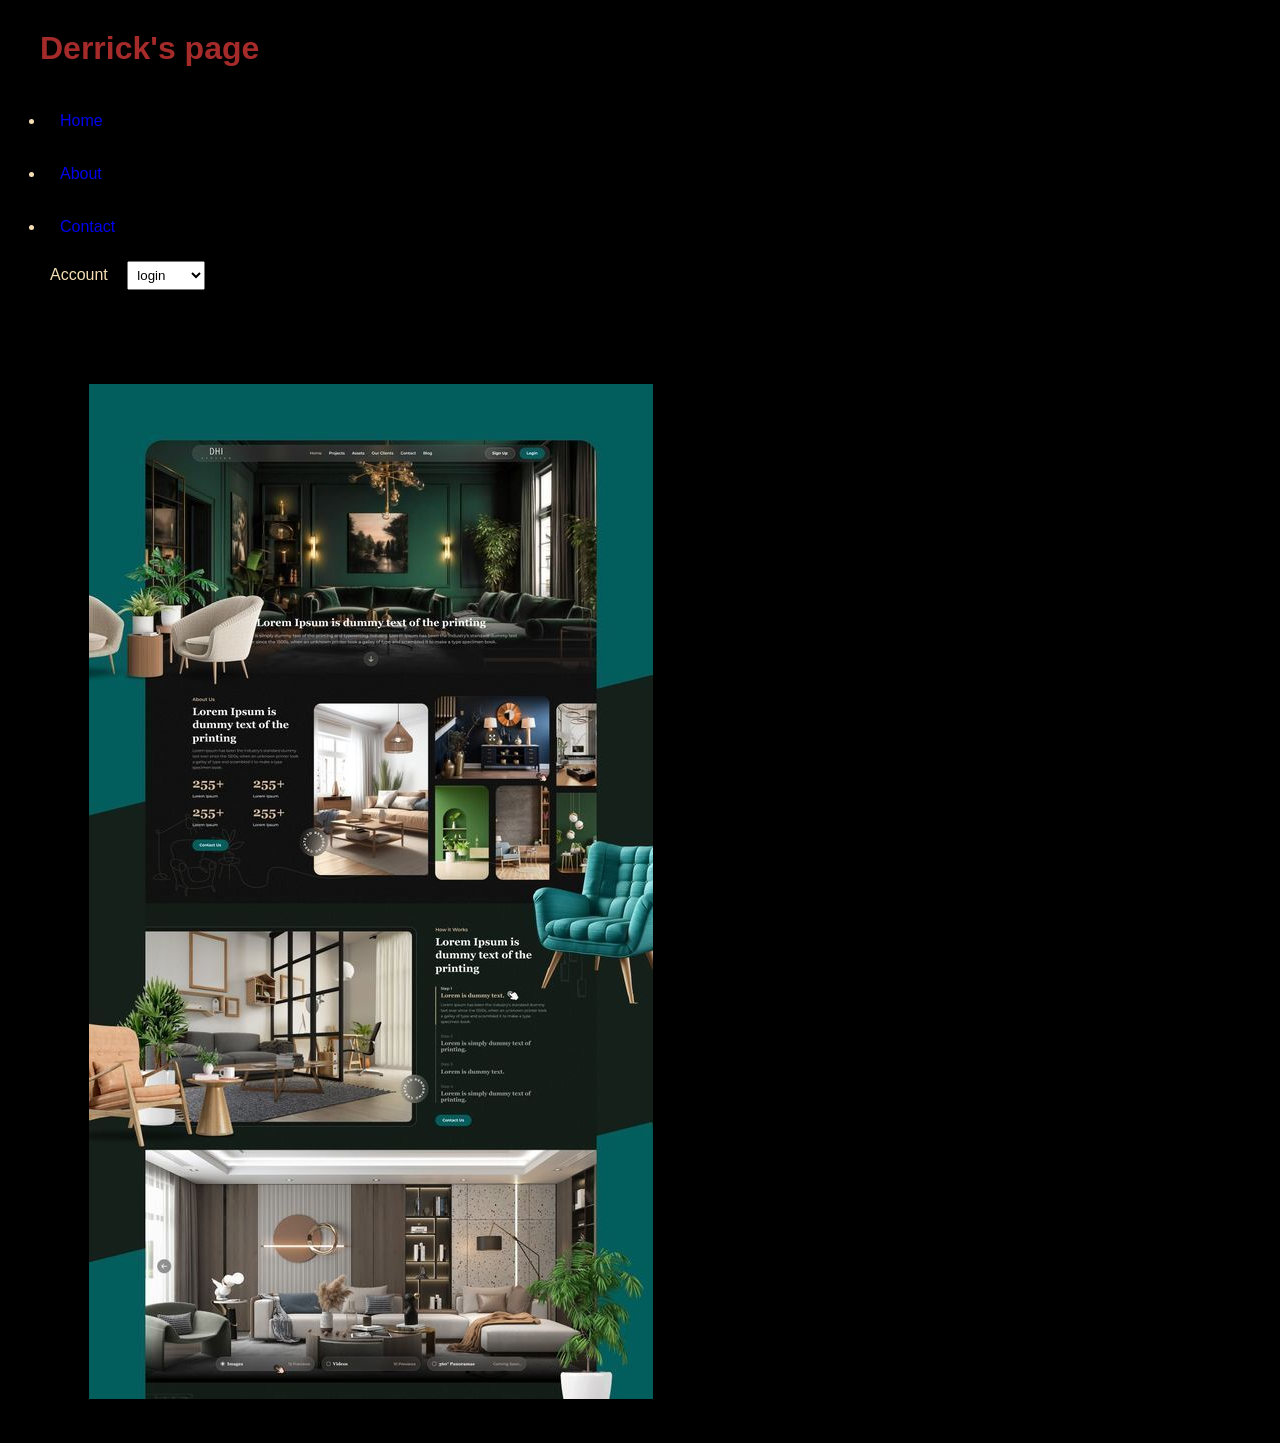
==== index.html @ a7acde40 "modify file,fix a dropdown" ====
<!DOCTYPE html>
<html lang="en">
<head>
    <meta charset="UTF-8">
    <meta name="viewport" content="width=device-width, initial-scale=1.0">
    <title>Document</title>
    <link rel="stylesheet" href="form.css">
</head>
<body>
    <h1><span>Derrick's page</span></h1>
    <nav>
        <ul>
            <li><a href="home.html">Home</a></li>
            <li><a href="about.html">About</a></li>
            <li><a href="contact.html">Contact</a></li>
            <label for="Account">Account</label>
            <select>
                <option value="login">login</option>
                <option value="profile">profile</option>
                <option value="settings">settings</option>
            </select>
        </ul>
    </nav>
    <div class="images"><br><br><br>
        <img src="images\একটা প্রিমিয়াম ওয়েবসাইট আপনার ব্র্যান্ডের ট্রাস্ট ৫০% বাড়িয়ে দেয়। 💼__2026 সালে দাঁড়িয়েও যদি আপনার বিজনেসের একটি প্রফেশনাল, ফাস্ট এবং সিকিউরড ওয়েবসাইট না থাকে, তবে আপনি আপনার ৫০% সম্ভাব্য কাস্টমার হারাচ্ছেন। ফেসবুক.jpg" alt="">
        <img src="images\Your website is more than just pages its your brands voice online___#PixcileTechnologies #DigitalSolutions #SmartDevelopment #TechPartner #Innovation.jpg" alt="">
        <img src="images\DHI Atelier Website UI - Wings Tech.jpg" alt="">
    </div>
    
</body>
</html>
---- form.css ----
*{
    margin: 5px;
    font-family:Arial, Helvetica, sans-serif;
    padding: 5px;
}
body{
    background: black;
    color:wheat;
}
span{
    color: brown;
}
nav ul li a{
    display: flex;
    flex-wrap: wrap;
    justify-content: space-between;
    text-decoration: none;
    align-items: center;
}
#nav-dropdown{
    display: none;
    color: rgb(red, green, blue);
}
#nav-acc:hover #nav-dropdown{
    display: block;
    color: hsl(hue, saturation, lightness);
}
@keyframes myAnimation {
    0% {
        background-color: red;
        transform: translateX(0px);
    }
    50% {
        background-color: blue;
        transform: translateX(100px);
    }
    100% {
        background-color: yellow;
        transform: translateX(200px);
    }
}
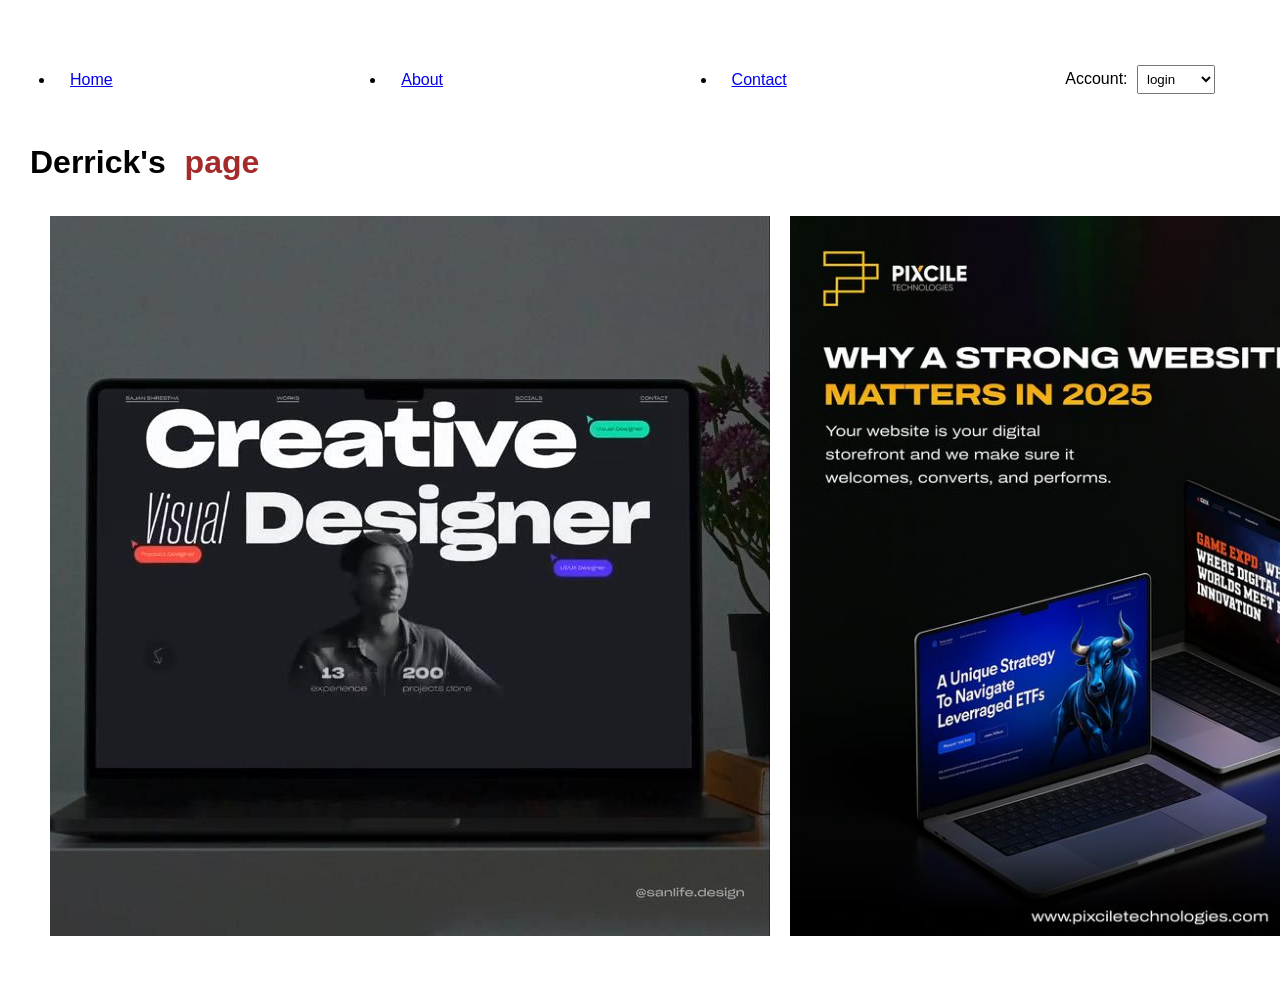
==== commit 031e4c61: "update files:fix animation styling with upload of images" ====
--- a/index.html
+++ b/index.html
@@ -7,24 +7,33 @@
     <link rel="stylesheet" href="form.css">
 </head>
 <body>
-    <h1><span>Derrick's page</span></h1>
-    <nav>
+    
+    <!-- header section -->
+    <header>
+        <nav>
         <ul>
             <li><a href="home.html">Home</a></li>
             <li><a href="about.html">About</a></li>
             <li><a href="contact.html">Contact</a></li>
-            <label for="Account">Account</label>
-            <select>
+            <label for="Account">Account:
+             <select>
                 <option value="login">login</option>
                 <option value="profile">profile</option>
                 <option value="settings">settings</option>
-            </select>
+            </select>   
+            </label>
+            
         </ul>
     </nav>
-    <div class="images"><br><br><br>
-        <img src="images\একটা প্রিমিয়াম ওয়েবসাইট আপনার ব্র্যান্ডের ট্রাস্ট ৫০% বাড়িয়ে দেয়। 💼__2026 সালে দাঁড়িয়েও যদি আপনার বিজনেসের একটি প্রফেশনাল, ফাস্ট এবং সিকিউরড ওয়েবসাইট না থাকে, তবে আপনি আপনার ৫০% সম্ভাব্য কাস্টমার হারাচ্ছেন। ফেসবুক.jpg" alt="">
-        <img src="images\Your website is more than just pages its your brands voice online___#PixcileTechnologies #DigitalSolutions #SmartDevelopment #TechPartner #Innovation.jpg" alt="">
-        <img src="images\DHI Atelier Website UI - Wings Tech.jpg" alt="">
+    </header>
+<h1>Derrick's<span> page</span></h1>
+<!---------images-->
+    <div class="images">
+        <div class="myAnimation">
+          <img src="images\download.jpg" alt="images"width="60%" height="50%">
+          <img src="images\dero.jpg" alt="images" width="60%" height="50%">
+          <img src="images\deroo.jpg" alt="images"width ="60%" height="50%">
+        </div>
     </div>
     
 </body>
--- a/form.css
+++ b/form.css
@@ -4,13 +4,13 @@
     padding: 5px;
 }
 body{
-    background: black;
-    color:wheat;
+    background:white;
+    color:black;
 }
 span{
     color: brown;
 }
-nav ul li a{
+nav ul {
     display: flex;
     flex-wrap: wrap;
     justify-content: space-between;
@@ -25,17 +25,30 @@
     display: block;
     color: hsl(hue, saturation, lightness);
 }
-@keyframes myAnimation {
-    0% {
-        background-color: red;
-        transform: translateX(0px);
+images {
+        overflow: hidden;
+        border-radius: 10px;
+        box-shadow: 0 4px 15px rgb(0,0,0.5);
     }
-    50% {
-        background-color: blue;
-        transform: translateX(100px);
+
+.myAnimation {
+        display: flex;
+        animation: slide 16s infinite;
     }
-    100% {
-        background-color: yellow;
-        transform: translateX(200px);
+    /* each image */
+     .each image {
+        object-fit: cover;
+      }
+      
+        /* Animation for images  */
+    @keyframes myAnimation {
+        0%   { transform: translateX(0); }
+        20%  { transform: translateX(0); }
+        25%  { transform: translateX(-100%); }
+        45%  { transform: translateX(-100%); }
+        50%  { transform: translateX(-200%); }
+        70%  { transform: translateX(-200%); }
+        75%  { transform: translateX(-300%); }
+        95%  { transform: translateX(-300%); }
+        100% { transform: translateX(0); }
     }
-}
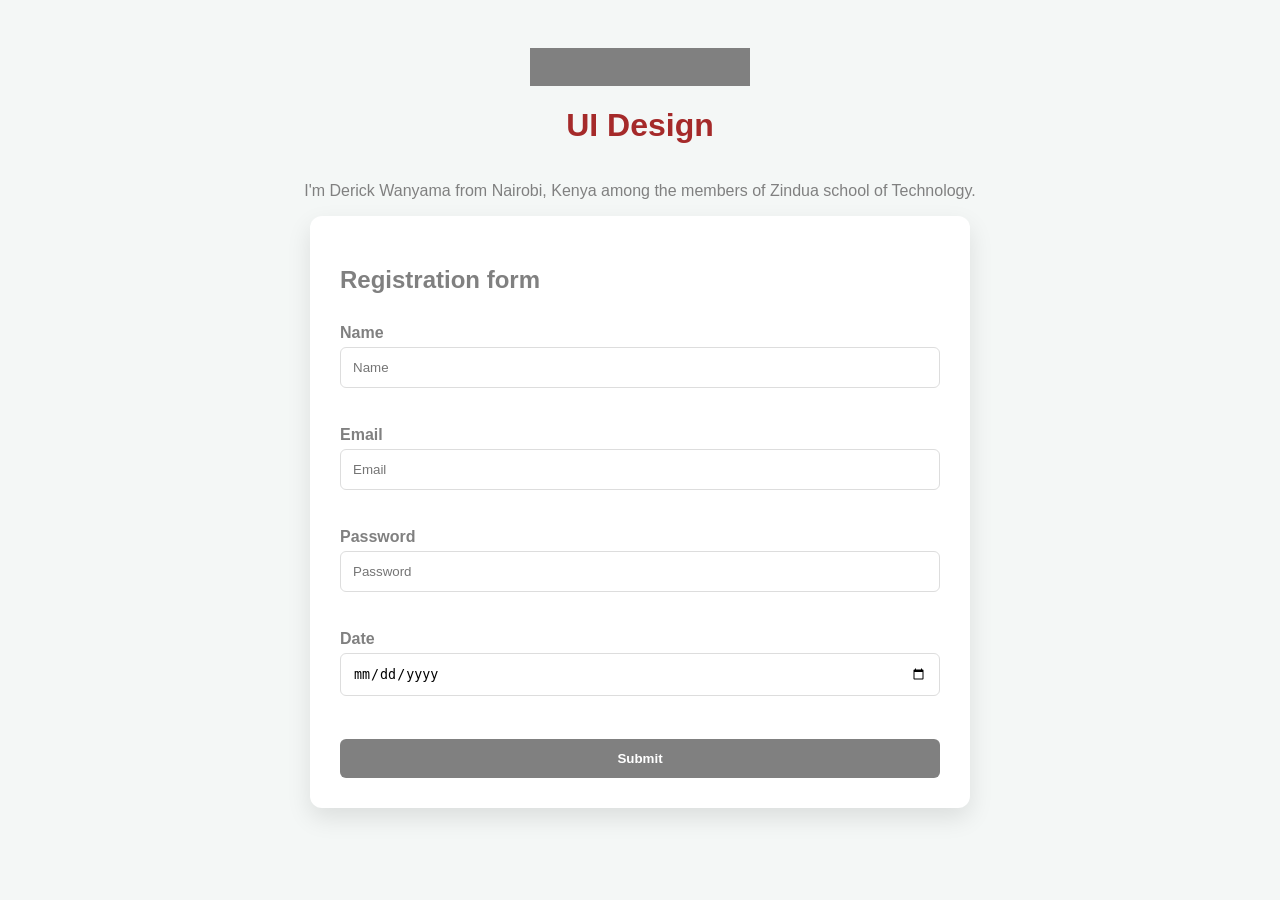
==== commit f64e5522: "update files styling" ====
--- a/index.html
+++ b/index.html
@@ -3,38 +3,38 @@
 <head>
     <meta charset="UTF-8">
     <meta name="viewport" content="width=device-width, initial-scale=1.0">
-    <title>Document</title>
+    <title>Zindua</title>
     <link rel="stylesheet" href="form.css">
 </head>
 <body>
-    
-    <!-- header section -->
-    <header>
+    <div class="header">
         <nav>
-        <ul>
-            <li><a href="home.html">Home</a></li>
-            <li><a href="about.html">About</a></li>
-            <li><a href="contact.html">Contact</a></li>
-            <label for="Account">Account:
-             <select>
-                <option value="login">login</option>
-                <option value="profile">profile</option>
-                <option value="settings">settings</option>
-            </select>   
-            </label>
-            
-        </ul>
-    </nav>
-    </header>
-<h1>Derrick's<span> page</span></h1>
-<!---------images-->
-    <div class="images">
-        <div class="myAnimation">
-          <img src="images\download.jpg" alt="images"width="60%" height="50%">
-          <img src="images\dero.jpg" alt="images" width="60%" height="50%">
-          <img src="images\deroo.jpg" alt="images"width ="60%" height="50%">
-        </div>
+            <ul>
+                <li><a href="index.html"></a>Home</li>
+                <li><a href="contact.html"></a>Contact</li>
+                <li><a href="about.html"></a>About</li>
+            </ul>
+        </nav>
+    </div>
+    <h1><span>UI Design</span></h1>
+    <p>I'm Derick Wanyama from Nairobi, Kenya among the 
+        members of Zindua school of Technology.
+    </p>
+    <div></div>
+    <div class="container">
+        <h2>Registration form</h2>
+        <form action="">
+            <label for="username">Name</label>
+            <input type="text" id="username"name="username"placeholder="Name" required><br>
+            <label for="email">Email</label>
+            <input type="email"id="email"name="email"placeholder="Email" required><br>
+            <label for="password">Password</label>
+            <input type="password"id="password"name="password"placeholder="Password"required><br>
+            <label for="date">Date</label>
+            <input type="date"id="date"placeholder="Date"min age="18 years" required><br>
+            <button><a href="submit">Submit</a></button>
+        </form>
     </div>
     
 </body>
-</html>
+</html>
--- a/form.css
+++ b/form.css
@@ -1,54 +1,112 @@
-*{
-    margin: 5px;
-    font-family:Arial, Helvetica, sans-serif;
-    padding: 5px;
+
+body {
+    font-family: 'Segoe UI', Tahoma, Geneva, Verdana, sans-serif;
+    background-color: #f4f7f6;
+    display: flex;
+    flex-direction: column;
+    align-items: center;
+    padding: 40px 20px;
+    color: gray;
 }
-body{
-    background:white;
-    color:black;
+
+
+.container, #about .container {
+    background: #ffffff;
+    padding: 30px;
+    border-radius: 12px;
+    box-shadow: 0 10px 25px rgba(0,0,0,0.1);
+    max-width: 600px;
+    width: 100%;
+    margin-bottom: 30px;
 }
-span{
-    color: brown;
+
+h1 span, h2 span {
+    color: brown; 
 }
+
+form {
+    display: flex;
+    flex-direction: column;
+}
+
+label {
+    margin: 10px 0 5px;
+    font-weight: 600;
+}
+
+input {
+    padding: 12px;
+    border: 1px solid #ddd;
+    border-radius: 6px;
+    margin-bottom: 10px;
+}
+
+/* Button Styling */
+button {
+    background-color: grey;
+    border: none;
+    padding: 12px;
+    border-radius: 6px;
+    margin-top: 15px;
+    cursor: pointer;
+    transition: 0.3s;
+}
+
+button a {
+    color: white;
+    text-decoration: none;
+    font-weight: bold;
+    display: block;
+}
+
+button:hover {
+    background-color: blue;
+}
+
+/* About Section Extras */
+.services-list {
+    background: #f9f9f9;
+    padding: 20px 40px;
+    border-radius: 8px;
+    line-height: 1.8;
+}
+
+.highlight-box {
+    border-left: 5px solid brown;
+    padding: 10px 20px;
+    background: #fff5f5;
+    font-style: italic;
+}
+
+.image-gallery img {
+    width: 100px;
+    height: 100px;
+    object-fit: cover;
+    border-radius: 8px;
+    margin-right: 10px;
+    margin-top: 15px;
+}
+nav {
+    background-color: grey; 
+    padding: 10px 20px;
+}
+
 nav ul {
     display: flex;
-    flex-wrap: wrap;
-    justify-content: space-between;
-    text-decoration: none;
-    align-items: center;
+    list-style-type: none; 
+    margin: 0;
+    padding: 0;
+    gap: 20px; 
 }
-#nav-dropdown{
-    display: none;
-    color: rgb(red, green, blue);
+
+nav ul li a {
+    color: white; 
+    text-decoration: none; 
+    font-weight: 500;
+    transition: color 0.3s ease;
 }
-#nav-acc:hover #nav-dropdown{
-    display: block;
-    color: hsl(hue, saturation, lightness);
+
+
+nav ul li a:hover {
+    color: brown; 
 }
-images {
-        overflow: hidden;
-        border-radius: 10px;
-        box-shadow: 0 4px 15px rgb(0,0,0.5);
-    }
-
-.myAnimation {
-        display: flex;
-        animation: slide 16s infinite;
-    }
-    /* each image */
-     .each image {
-        object-fit: cover;
-      }
-      
-        /* Animation for images  */
-    @keyframes myAnimation {
-        0%   { transform: translateX(0); }
-        20%  { transform: translateX(0); }
-        25%  { transform: translateX(-100%); }
-        45%  { transform: translateX(-100%); }
-        50%  { transform: translateX(-200%); }
-        70%  { transform: translateX(-200%); }
-        75%  { transform: translateX(-300%); }
-        95%  { transform: translateX(-300%); }
-        100% { transform: translateX(0); }
-    }
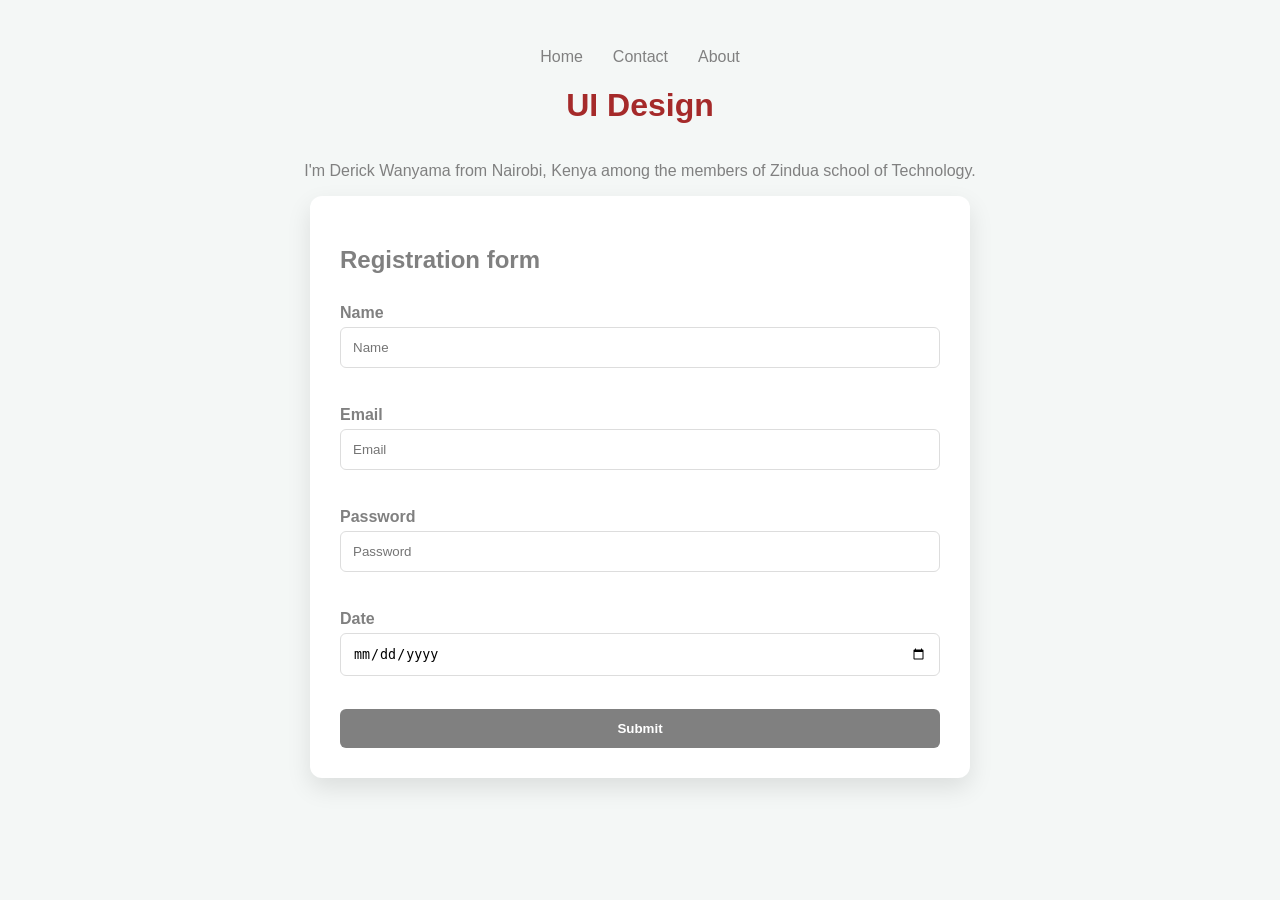
==== commit ca9ed49c: "update index file;add navigation from home to about page" ====
--- a/index.html
+++ b/index.html
@@ -32,7 +32,7 @@
             <input type="password"id="password"name="password"placeholder="Password"required><br>
             <label for="date">Date</label>
             <input type="date"id="date"placeholder="Date"min age="18 years" required><br>
-            <button><a href="submit">Submit</a></button>
+            <button><a href="/about.html">Submit</a></button>
         </form>
     </div>
     
--- a/form.css
+++ b/form.css
@@ -47,7 +47,7 @@
     border: none;
     padding: 12px;
     border-radius: 6px;
-    margin-top: 15px;
+    margin-top: 5px;
     cursor: pointer;
     transition: 0.3s;
 }
@@ -86,27 +86,67 @@
     margin-right: 10px;
     margin-top: 15px;
 }
-nav {
-    background-color: grey; 
-    padding: 10px 20px;
+/* Navigation Styles */
+nav.main-nav {
+    background-color: #333; /* Darker, more professional grey */
+    width: 100%;
+    position: sticky;
+    top: 0;
+    z-index: 1000;
+    box-shadow: 0 2px 10px rgba(0,0,0,0.1);
+    display: flex;
+    justify-content: center; /* Centers the inner container */
+    padding: 0;
+}
+
+.nav-container {
+    max-width: 1200px;
+    width: 100%;
+    display: flex;
+    justify-content: space-between;
+    align-items: center;
+    padding: 15px 20px;
+}
+
+.logo {
+    color: white;
+    font-size: 1.5rem;
+    font-weight: bold;
+    letter-spacing: 1px;
+}
+
+.logo span {
+    color: brown; /* Matches your theme */
 }
 
 nav ul {
     display: flex;
-    list-style-type: none; 
+    list-style: none;
     margin: 0;
     padding: 0;
-    gap: 20px; 
+    gap: 30px; /* Increased spacing for a cleaner look */
 }
 
 nav ul li a {
-    color: white; 
-    text-decoration: none; 
+    color: #e0e0e0;
+    text-decoration: none;
     font-weight: 500;
-    transition: color 0.3s ease;
+    font-size: 0.95rem;
+    text-transform: uppercase; /* Modern feel */
+    transition: all 0.3s ease;
+}
+
+nav ul li a:hover {
+    color: brown;
+}
+
+/* Responsive adjustment */
+@media (max-width: 600px) {
+    .nav-container {
+        flex-direction: column;
+        gap: 15px;
+    }
 }
 
 
-nav ul li a:hover {
-    color: brown; 
-}
+
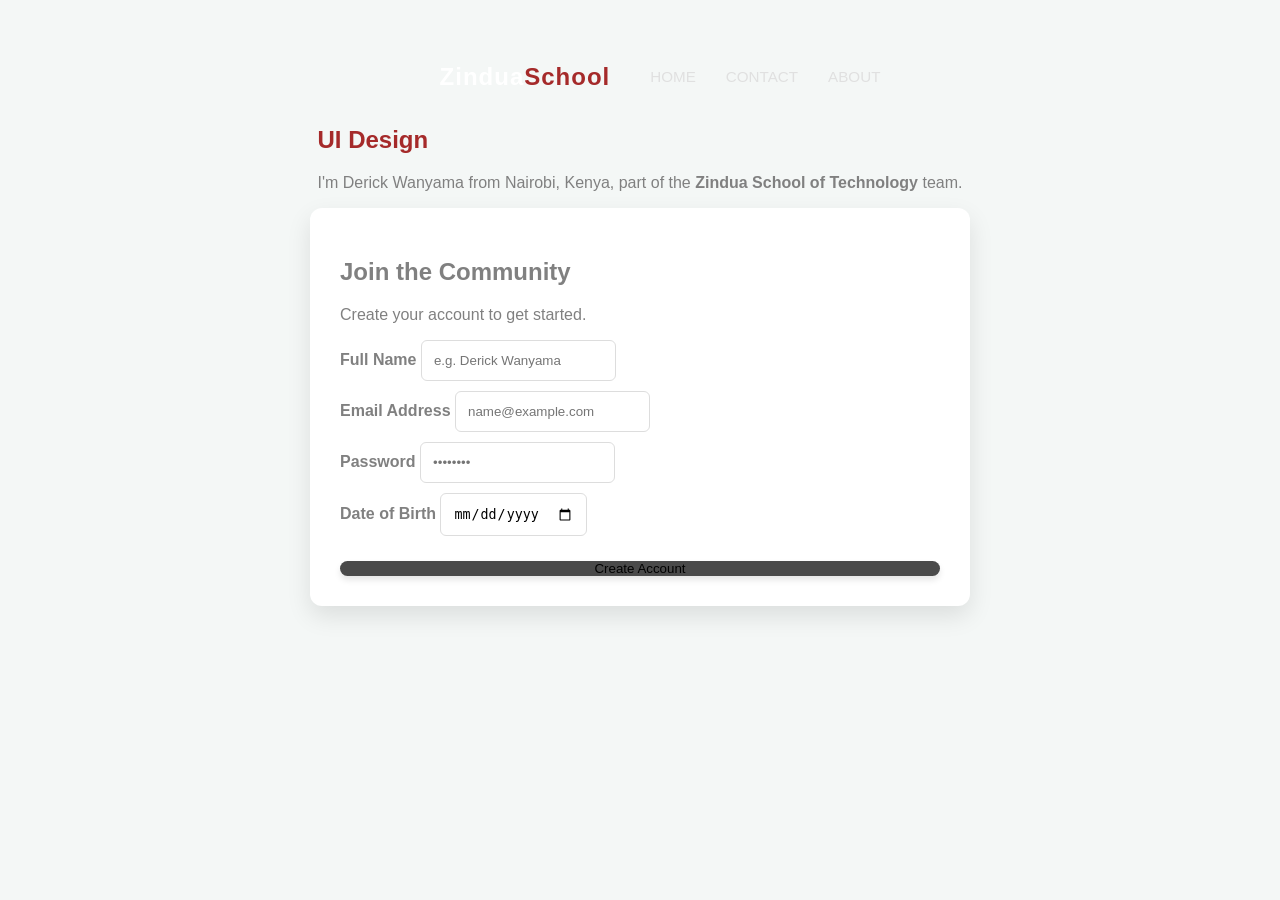
==== commit a1fc147a: "update html file" ====
--- a/index.html
+++ b/index.html
@@ -3,38 +3,55 @@
 <head>
     <meta charset="UTF-8">
     <meta name="viewport" content="width=device-width, initial-scale=1.0">
-    <title>Zindua</title>
+    <title>Zindua | Registration</title>
     <link rel="stylesheet" href="form.css">
 </head>
 <body>
-    <div class="header">
-        <nav>
-            <ul>
-                <li><a href="index.html"></a>Home</li>
-                <li><a href="contact.html"></a>Contact</li>
-                <li><a href="about.html"></a>About</li>
-            </ul>
-        </nav>
-    </div>
-    <h1><span>UI Design</span></h1>
-    <p>I'm Derick Wanyama from Nairobi, Kenya among the 
-        members of Zindua school of Technology.
-    </p>
-    <div></div>
+    <header class="main-nav">
+        <div class="nav-container">
+            <div class="logo">Zindua<span>School</span></div>
+            <nav>
+                <ul>
+                    <li><a href="index.html">Home</a></li>
+                    <li><a href="contact.html">Contact</a></li>
+                    <li><a href="about.html">About</a></li>
+                </ul>
+            </nav>
+        </div>
+    </header>
+
+    <section class="intro-section">
+        <h1><span>UI Design</span></h1>
+        <p>I'm Derick Wanyama from Nairobi, Kenya, part of the <strong>Zindua School of Technology</strong> team.</p>
+    </section>
+
     <div class="container">
-        <h2>Registration form</h2>
-        <form action="">
-            <label for="username">Name</label>
-            <input type="text" id="username"name="username"placeholder="Name" required><br>
-            <label for="email">Email</label>
-            <input type="email"id="email"name="email"placeholder="Email" required><br>
-            <label for="password">Password</label>
-            <input type="password"id="password"name="password"placeholder="Password"required><br>
-            <label for="date">Date</label>
-            <input type="date"id="date"placeholder="Date"min age="18 years" required><br>
-            <button><a href="/about.html">Submit</a></button>
+        <h2>Join the Community</h2>
+        <p class="form-subtitle">Create your account to get started.</p>
+        
+        <form action="#" method="POST">
+            <div class="form-group">
+                <label for="username">Full Name</label>
+                <input type="text" id="username" name="username" placeholder="e.g. Derick Wanyama" required>
+            </div>
+
+            <div class="form-group">
+                <label for="email">Email Address</label>
+                <input type="email" id="email" name="email" placeholder="name@example.com" required>
+            </div>
+
+            <div class="form-group">
+                <label for="password">Password</label>
+                <input type="password" id="password" name="password" placeholder="••••••••" required>
+            </div>
+
+            <div class="form-group">
+                <label for="date">Date of Birth</label>
+                <input type="date" id="date" name="date" required>
+            </div>
+
+            <button type="submit" class="submit-btn">Create Account</button>
         </form>
     </div>
-    
 </body>
 </html>
--- a/form.css
+++ b/form.css
@@ -42,25 +42,40 @@
 }
 
 /* Button Styling */
+/* Button Styling */
 button {
-    background-color: grey;
+    background-color: #4a4a4a; /* Muted slate grey */
     border: none;
-    padding: 12px;
-    border-radius: 6px;
-    margin-top: 5px;
+    border-radius: 8px; /* Slightly rounder for a modern feel */
+    padding: 0; /* Remove padding here so the anchor can fill the space */
+    margin-top: 15px;
     cursor: pointer;
-    transition: 0.3s;
+    transition: all 0.3s ease;
+    box-shadow: 0 4px 6px rgba(0, 0, 0, 0.1); /* Subtle depth */
+    overflow: hidden; /* Ensures the hover effect stays within corners */
 }
 
 button a {
     color: white;
     text-decoration: none;
-    font-weight: bold;
+    font-weight: 600;
+    font-size: 0.95rem;
     display: block;
+    padding: 12px 24px; /* Move padding here to make the whole area clickable */
+    letter-spacing: 0.5px;
 }
 
+/* Hover State */
 button:hover {
-    background-color: blue;
+    background-color: #2563eb; /* A more vibrant, professional blue */
+    transform: translateY(-2px); /* Slight lift effect */
+    box-shadow: 0 6px 12px rgba(37, 99, 235, 0.2); /* Glow effect */
+}
+
+/* Active State (When clicked) */
+button:active {
+    transform: translateY(0);
+    box-shadow: 0 2px 4px rgba(0, 0, 0, 0.1);
 }
 
 /* About Section Extras */
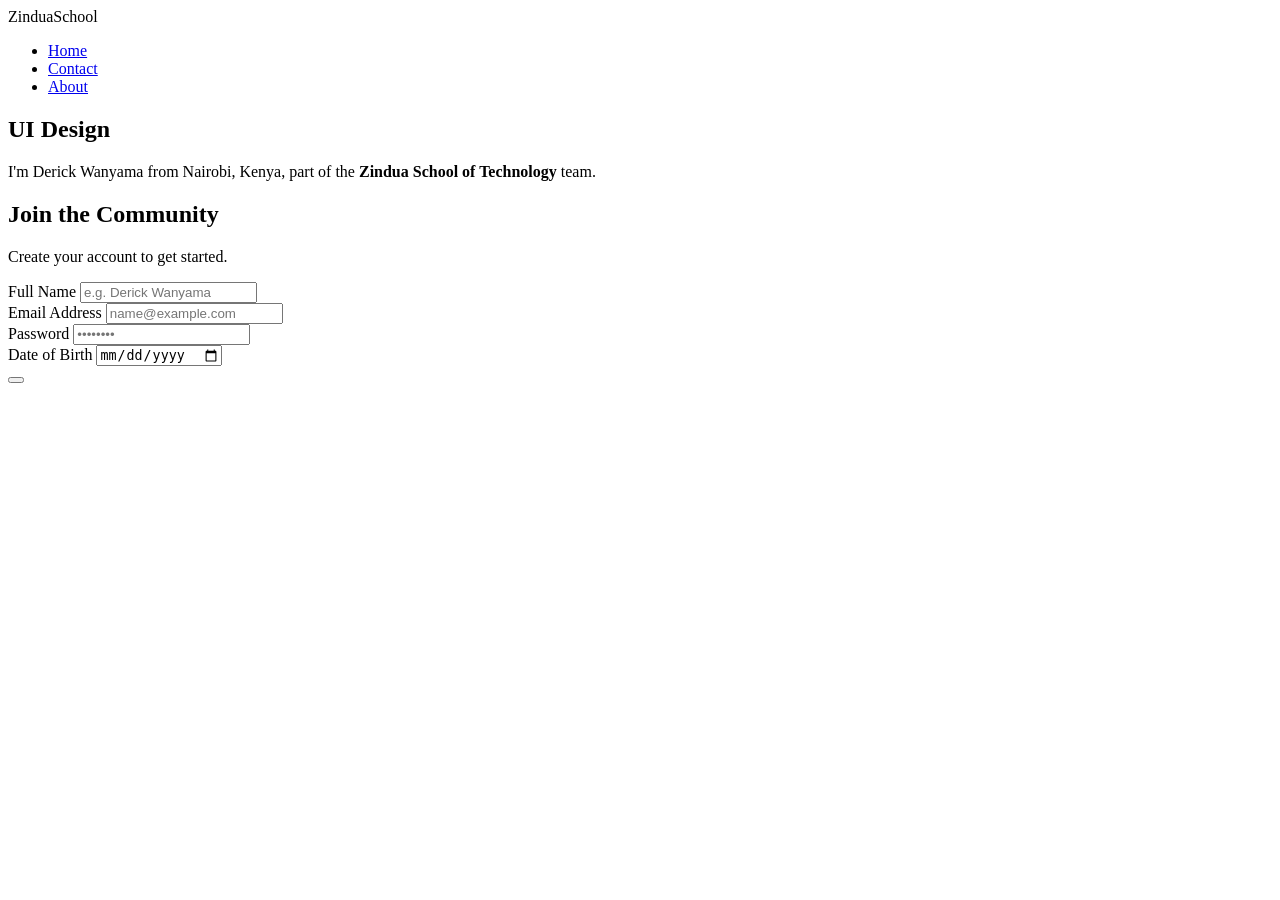
==== commit 6c4f681e: "update contact.html and css" ====
--- a/index.html
+++ b/index.html
@@ -50,7 +50,7 @@
                 <input type="date" id="date" name="date" required>
             </div>
 
-            <button type="submit" class="submit-btn">Create Account</button>
+            <button type="submit" class="submit-btn"><a href="Create Account"></a> </button>
         </form>
     </div>
 </body>
--- a/form.css
+++ b/form.css
@@ -1,167 +1,116 @@
-
-body {
-    font-family: 'Segoe UI', Tahoma, Geneva, Verdana, sans-serif;
-    background-color: #f4f7f6;
-    display: flex;
-    flex-direction: column;
-    align-items: center;
-    padding: 40px 20px;
-    color: gray;
+/* Layout Containers */
+#about {
+    padding: 80px 0;
+    color: #475569;
 }
 
-
-.container, #about .container {
-    background: #ffffff;
-    padding: 30px;
-    border-radius: 12px;
-    box-shadow: 0 10px 25px rgba(0,0,0,0.1);
-    max-width: 600px;
-    width: 100%;
-    margin-bottom: 30px;
+#about .container {
+    max-width: 1000px; /* Wider than the form container */
+    margin: 0 auto;
+    padding: 40px;
+    background: #fff;
+    border-radius: 16px;
+    box-shadow: 0 10px 30px rgba(0, 0, 0, 0.05);
 }
 
-h1 span, h2 span {
-    color: brown; 
+.row {
+    display: flex;
+    justify-content: space-between;
+    flex-wrap: wrap;
+    gap: 40px;
 }
 
-form {
-    display: flex;
-    flex-direction: column;
+/* Columns */
+.about-col-1 {
+    flex-basis: 35%;
+    min-width: 250px;
 }
 
-label {
-    margin: 10px 0 5px;
-    font-weight: 600;
+.about-col-2 {
+    flex-basis: 60%;
+    min-width: 300px;
 }
 
-input {
-    padding: 12px;
-    border: 1px solid #ddd;
-    border-radius: 6px;
-    margin-bottom: 10px;
+/* Typography & Titles */
+.sub-title {
+    font-size: 2.2rem;
+    font-weight: 700;
+    color: #1e293b;
+    margin-bottom: 20px;
 }
 
-/* Button Styling */
-/* Button Styling */
-button {
-    background-color: #4a4a4a; /* Muted slate grey */
-    border: none;
-    border-radius: 8px; /* Slightly rounder for a modern feel */
-    padding: 0; /* Remove padding here so the anchor can fill the space */
-    margin-top: 15px;
-    cursor: pointer;
-    transition: all 0.3s ease;
-    box-shadow: 0 4px 6px rgba(0, 0, 0, 0.1); /* Subtle depth */
-    overflow: hidden; /* Ensures the hover effect stays within corners */
+.sub-title span {
+    color: #7c2d12; /* Brand Brown */
+    border-bottom: 3px solid #7c2d12;
 }
 
-button a {
-    color: white;
+h3 {
+    margin: 25px 0 10px;
+    color: #1e293b;
+    font-size: 1.3rem;
+}
+
+/* Services List (Expertise) */
+.services-list {
+    background: #f8fafc;
+    padding: 20px 20px 20px 40px;
+    border-radius: 12px;
+    margin-bottom: 25px;
+    border: 1px solid #e2e8f0;
+}
+
+.services-list li {
+    margin-bottom: 10px;
+    font-weight: 500;
+    color: #334155;
+}
+
+/* Highlight Box */
+.highlight-box {
+    border-left: 5px solid #7c2d12;
+    padding: 15px 20px;
+    background: #fff5f5;
+    font-style: italic;
+    color: #7c2d12;
+    border-radius: 0 8px 8px 0;
+    margin: 20px 0;
+}
+
+/* Gallery & Images */
+.image-gallery img {
+    width: 100%;
+    max-width: 300px;
+    height: auto;
+    border-radius: 12px;
+    transition: transform 0.3s ease;
+    box-shadow: 0 4px 12px rgba(0,0,0,0.1);
+}
+
+.image-gallery img:hover {
+    transform: scale(1.05);
+}
+
+/* About Page Specific Button */
+.btn {
+    display: inline-block;
+    background: #1e293b;
+    color: #fff;
+    padding: 12px 28px;
+    margin-top: 30px;
+    border-radius: 8px;
     text-decoration: none;
     font-weight: 600;
-    font-size: 0.95rem;
-    display: block;
-    padding: 12px 24px; /* Move padding here to make the whole area clickable */
-    letter-spacing: 0.5px;
-}
-
-/* Hover State */
-button:hover {
-    background-color: #2563eb; /* A more vibrant, professional blue */
-    transform: translateY(-2px); /* Slight lift effect */
-    box-shadow: 0 6px 12px rgba(37, 99, 235, 0.2); /* Glow effect */
-}
-
-/* Active State (When clicked) */
-button:active {
-    transform: translateY(0);
-    box-shadow: 0 2px 4px rgba(0, 0, 0, 0.1);
-}
-
-/* About Section Extras */
-.services-list {
-    background: #f9f9f9;
-    padding: 20px 40px;
-    border-radius: 8px;
-    line-height: 1.8;
-}
-
-.highlight-box {
-    border-left: 5px solid brown;
-    padding: 10px 20px;
-    background: #fff5f5;
-    font-style: italic;
-}
-
-.image-gallery img {
-    width: 100px;
-    height: 100px;
-    object-fit: cover;
-    border-radius: 8px;
-    margin-right: 10px;
-    margin-top: 15px;
-}
-/* Navigation Styles */
-nav.main-nav {
-    background-color: #333; /* Darker, more professional grey */
-    width: 100%;
-    position: sticky;
-    top: 0;
-    z-index: 1000;
-    box-shadow: 0 2px 10px rgba(0,0,0,0.1);
-    display: flex;
-    justify-content: center; /* Centers the inner container */
-    padding: 0;
-}
-
-.nav-container {
-    max-width: 1200px;
-    width: 100%;
-    display: flex;
-    justify-content: space-between;
-    align-items: center;
-    padding: 15px 20px;
-}
-
-.logo {
-    color: white;
-    font-size: 1.5rem;
-    font-weight: bold;
-    letter-spacing: 1px;
-}
-
-.logo span {
-    color: brown; /* Matches your theme */
-}
-
-nav ul {
-    display: flex;
-    list-style: none;
-    margin: 0;
-    padding: 0;
-    gap: 30px; /* Increased spacing for a cleaner look */
-}
-
-nav ul li a {
-    color: #e0e0e0;
-    text-decoration: none;
-    font-weight: 500;
-    font-size: 0.95rem;
-    text-transform: uppercase; /* Modern feel */
     transition: all 0.3s ease;
 }
 
-nav ul li a:hover {
-    color: brown;
+.btn:hover {
+    background: #7c2d12;
+    transform: translateY(-2px);
 }
 
-/* Responsive adjustment */
-@media (max-width: 600px) {
-    .nav-container {
-        flex-direction: column;
-        gap: 15px;
+/* Responsive adjustments */
+@media only screen and (max-width: 768px) {
+    .about-col-1, .about-col-2 {
+        flex-basis: 100%;
     }
-}
-
-
-
+}
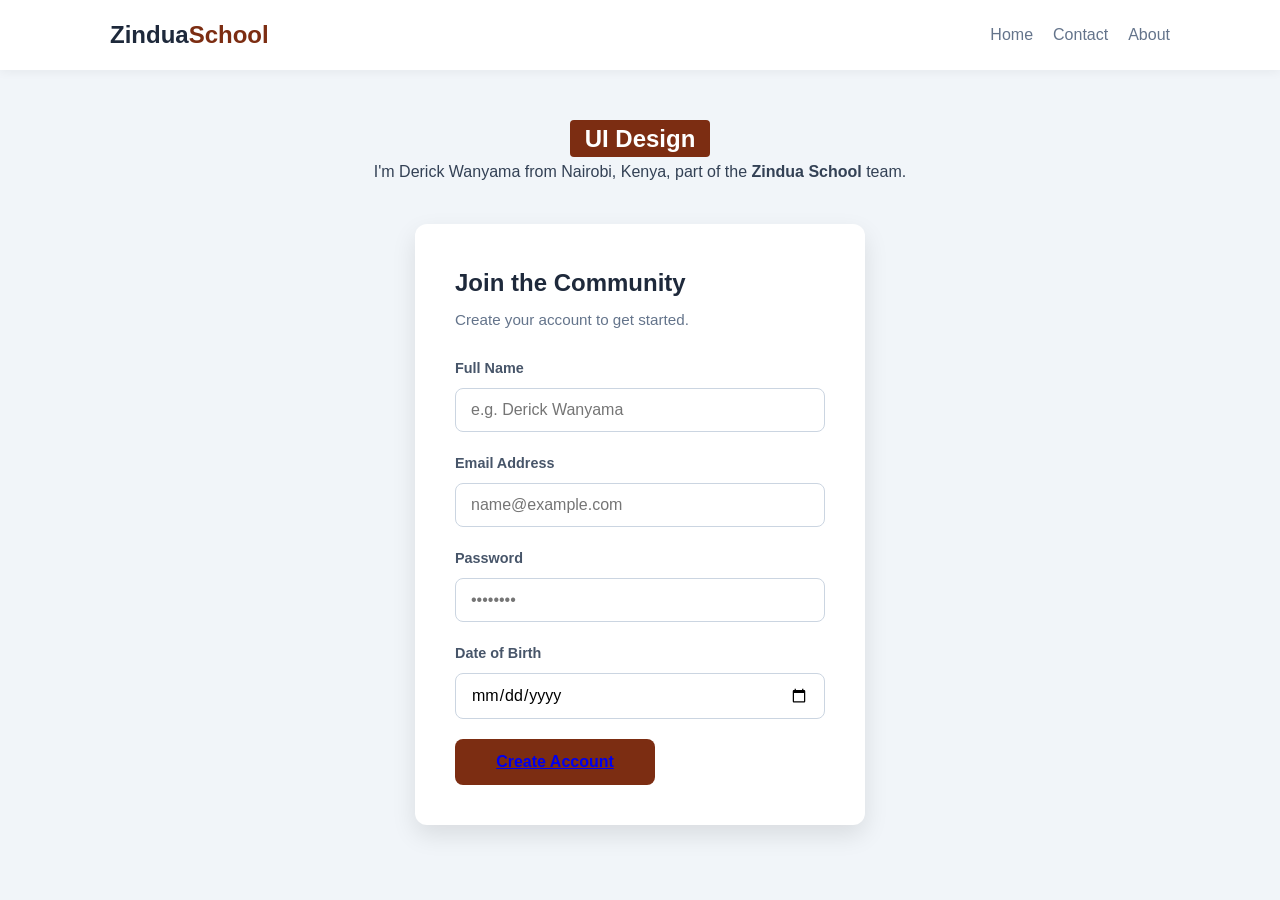
==== commit b9928163: "update index, about and form files" ====
--- a/index.html
+++ b/index.html
@@ -20,38 +20,40 @@
         </div>
     </header>
 
-    <section class="intro-section">
-        <h1><span>UI Design</span></h1>
-        <p>I'm Derick Wanyama from Nairobi, Kenya, part of the <strong>Zindua School of Technology</strong> team.</p>
-    </section>
+    <main class="form-wrapper">
+        <section class="intro-section">
+            <h1><span>UI Design</span></h1>
+            <p>I'm Derick Wanyama from Nairobi, Kenya, part of the <strong>Zindua School</strong> team.</p>
+        </section>
 
-    <div class="container">
-        <h2>Join the Community</h2>
-        <p class="form-subtitle">Create your account to get started.</p>
-        
-        <form action="#" method="POST">
-            <div class="form-group">
-                <label for="username">Full Name</label>
-                <input type="text" id="username" name="username" placeholder="e.g. Derick Wanyama" required>
-            </div>
+        <div class="form-container">
+            <h2>Join the Community</h2>
+            <p class="form-subtitle">Create your account to get started.</p>
+            
+            <form action="#" method="POST">
+                <div class="form-group">
+                    <label for="username">Full Name</label>
+                    <input type="text" id="username" name="username" placeholder="e.g. Derick Wanyama" required>
+                </div>
 
-            <div class="form-group">
-                <label for="email">Email Address</label>
-                <input type="email" id="email" name="email" placeholder="name@example.com" required>
-            </div>
+                <div class="form-group">
+                    <label for="email">Email Address</label>
+                    <input type="email" id="email" name="email" placeholder="name@example.com" required>
+                </div>
 
-            <div class="form-group">
-                <label for="password">Password</label>
-                <input type="password" id="password" name="password" placeholder="••••••••" required>
-            </div>
+                <div class="form-group">
+                    <label for="password">Password</label>
+                    <input type="password" id="password" name="password" placeholder="••••••••" required>
+                </div>
 
-            <div class="form-group">
-                <label for="date">Date of Birth</label>
-                <input type="date" id="date" name="date" required>
-            </div>
+                <div class="form-group">
+                    <label for="date">Date of Birth</label>
+                    <input type="date" id="date" name="date" required>
+                </div>
 
-            <button type="submit" class="submit-btn"><a href="Create Account"></a> </button>
-        </form>
-    </div>
+                <button type="submit" class="submit-btn"><a href="/about.html">Create Account</a> </button>
+            </form>
+        </div>
+    </main>
 </body>
 </html>
--- a/form.css
+++ b/form.css
@@ -1,116 +1,214 @@
-/* Layout Containers */
-#about {
-    padding: 80px 0;
-    color: #475569;
-}
-
-#about .container {
-    max-width: 1000px; /* Wider than the form container */
+/* Global Reset & Base Styles */
+* {
+    margin: 0;
+    padding: 0;
+    box-sizing: border-box;
+    font-family: 'Segoe UI', Tahoma, Geneva, Verdana, sans-serif;
+}
+
+body {
+    background-color: #f1f5f9;
+    color: #334155;
+    line-height: 1.6;
+}
+
+/* Navigation */
+.main-nav {
+    background: #ffffff;
+    padding: 1rem 0;
+    box-shadow: 0 2px 10px rgba(0,0,0,0.05);
+}
+
+.nav-container {
+    max-width: 1100px;
     margin: 0 auto;
-    padding: 40px;
-    background: #fff;
-    border-radius: 16px;
-    box-shadow: 0 10px 30px rgba(0, 0, 0, 0.05);
-}
-
-.row {
     display: flex;
     justify-content: space-between;
-    flex-wrap: wrap;
-    gap: 40px;
-}
-
-/* Columns */
-.about-col-1 {
-    flex-basis: 35%;
-    min-width: 250px;
-}
-
-.about-col-2 {
-    flex-basis: 60%;
-    min-width: 300px;
-}
-
-/* Typography & Titles */
-.sub-title {
-    font-size: 2.2rem;
-    font-weight: 700;
+    align-items: center;
+    padding: 0 20px;
+}
+
+.logo {
+    font-size: 1.5rem;
+    font-weight: 800;
     color: #1e293b;
-    margin-bottom: 20px;
-}
-
-.sub-title span {
-    color: #7c2d12; /* Brand Brown */
-    border-bottom: 3px solid #7c2d12;
-}
-
-h3 {
-    margin: 25px 0 10px;
+}
+
+.logo span { color: #7c2d12; }
+
+nav ul { display: flex; list-style: none; gap: 20px; }
+nav ul li a { 
+    text-decoration: none; 
+    color: #64748b; 
+    font-weight: 500; 
+    transition: color 0.3s;
+}
+nav ul li a:hover { color: #7c2d12; }
+
+/* Form Section */
+.form-wrapper {
+    display: flex;
+    flex-direction: column;
+    align-items: center;
+    padding: 50px 20px;
+}
+
+.intro-section {
+    text-align: center;
+    margin-bottom: 40px;
+}
+
+.intro-section h1 span {
+    background: #7c2d12;
+    color: white;
+    padding: 5px 15px;
+    border-radius: 4px;
+}
+
+.form-container {
+    background: #ffffff;
+    padding: 40px;
+    border-radius: 12px;
+    box-shadow: 0 10px 25px rgba(0,0,0,0.1);
+    width: 100%;
+    max-width: 450px;
+}
+
+.form-container h2 { margin-bottom: 5px; color: #1e293b; }
+.form-subtitle { color: #64748b; margin-bottom: 25px; font-size: 0.95rem; }
+
+/* Inputs */
+.form-group { margin-bottom: 20px; }
+.form-group label {
+    display: block;
+    margin-bottom: 8px;
+    font-weight: 600;
+    font-size: 0.9rem;
+    color: #475569;
+}
+
+input {
+    width: 100%;
+    padding: 12px 15px;
+    border: 1px solid #cbd5e1;
+    border-radius: 8px;
+    font-size: 1rem;
+    transition: all 0.3s ease;
+}
+
+input:focus {
+    outline: none;
+    border-color: #7c2d12;
+    box-shadow: 0 0 0 3px rgba(124, 45, 18, 0.1);
+}
+
+/* Button */
+.submit-btn {
+    width: 200px;
+    padding: 14px;
+    background: #7c2d12;
+    color: white;
+    border: none;
+    border-radius: 8px;
+    font-size: 1rem;
+    font-weight: 600;
+    cursor: pointer;
+    transition: background 0.3s ease;
+}
+
+.submit-btn:hover { background: #1e293b; }
+
+/* Reuse your About styles here for #about... */
+/* Container & Header Refinement */
+.about-header {
+    text-align: center;
+    margin-bottom: 50px;
+}
+
+.intro-text {
+    max-width: 600px;
+    margin: 10px auto;
+    font-size: 1.1rem;
+    color: #64748b;
+}
+
+/* Card Grid Layout */
+.card-grid {
+    display: grid;
+    grid-template-columns: repeat(auto-fit, minmax(220px, 1fr));
+    gap: 25px;
+    margin-top: 30px;
+}
+
+/* Individual Cards */
+.card {
+    background: #ffffff;
+    padding: 30px;
+    border-radius: 16px;
+    border: 1px solid #e2e8f0;
+    transition: all 0.3s ease;
+    text-align: center;
+}
+
+.card:hover {
+    transform: translateY(-10px);
+    box-shadow: 0 20px 25px -5px rgba(0, 0, 0, 0.1);
+    border-color: #7c2d12;
+}
+
+.card-icon {
+    font-size: 2.5rem;
+    margin-bottom: 15px;
+}
+
+.card h4 {
     color: #1e293b;
-    font-size: 1.3rem;
-}
-
-/* Services List (Expertise) */
-.services-list {
-    background: #f8fafc;
-    padding: 20px 20px 20px 40px;
-    border-radius: 12px;
-    margin-bottom: 25px;
-    border: 1px solid #e2e8f0;
-}
-
-.services-list li {
     margin-bottom: 10px;
-    font-weight: 500;
-    color: #334155;
-}
-
-/* Highlight Box */
-.highlight-box {
-    border-left: 5px solid #7c2d12;
-    padding: 15px 20px;
-    background: #fff5f5;
-    font-style: italic;
-    color: #7c2d12;
-    border-radius: 0 8px 8px 0;
-    margin: 20px 0;
-}
-
-/* Gallery & Images */
-.image-gallery img {
-    width: 100%;
-    max-width: 300px;
-    height: auto;
-    border-radius: 12px;
-    transition: transform 0.3s ease;
-    box-shadow: 0 4px 12px rgba(0,0,0,0.1);
-}
-
-.image-gallery img:hover {
-    transform: scale(1.05);
-}
-
-/* About Page Specific Button */
+    font-size: 1.2rem;
+}
+
+.card p {
+    font-size: 0.9rem;
+    color: #64748b;
+}
+
+/* Call to Action Group */
+.cta-group {
+    display: flex;
+    gap: 15px;
+    justify-content: center;
+    margin-top: 40px;
+}
+
 .btn {
-    display: inline-block;
-    background: #1e293b;
-    color: #fff;
-    padding: 12px 28px;
-    margin-top: 30px;
+    padding: 12px 30px;
     border-radius: 8px;
     text-decoration: none;
     font-weight: 600;
-    transition: all 0.3s ease;
+    transition: 0.3s;
+}
+
+.btn.primary {
+    background: #7c2d12;
+    color: white;
+}
+
+.btn.secondary {
+    border: 2px solid #7c2d12;
+    color: #7c2d12;
 }
 
 .btn:hover {
-    background: #7c2d12;
-    transform: translateY(-2px);
-}
-
-/* Responsive adjustments */
-@media only screen and (max-width: 768px) {
-    .about-col-1, .about-col-2 {
-        flex-basis: 100%;
-    }
+    opacity: 0.9;
+    transform: scale(1.05);
+}
+
+/* Highlight Box Refinement */
+.highlight-box {
+    background: #fff5f2;
+    border-left: 5px solid #7c2d12;
+    padding: 25px;
+    border-radius: 0 12px 12px 0;
+    text-align: center;
+    margin-top: 40px;
 }
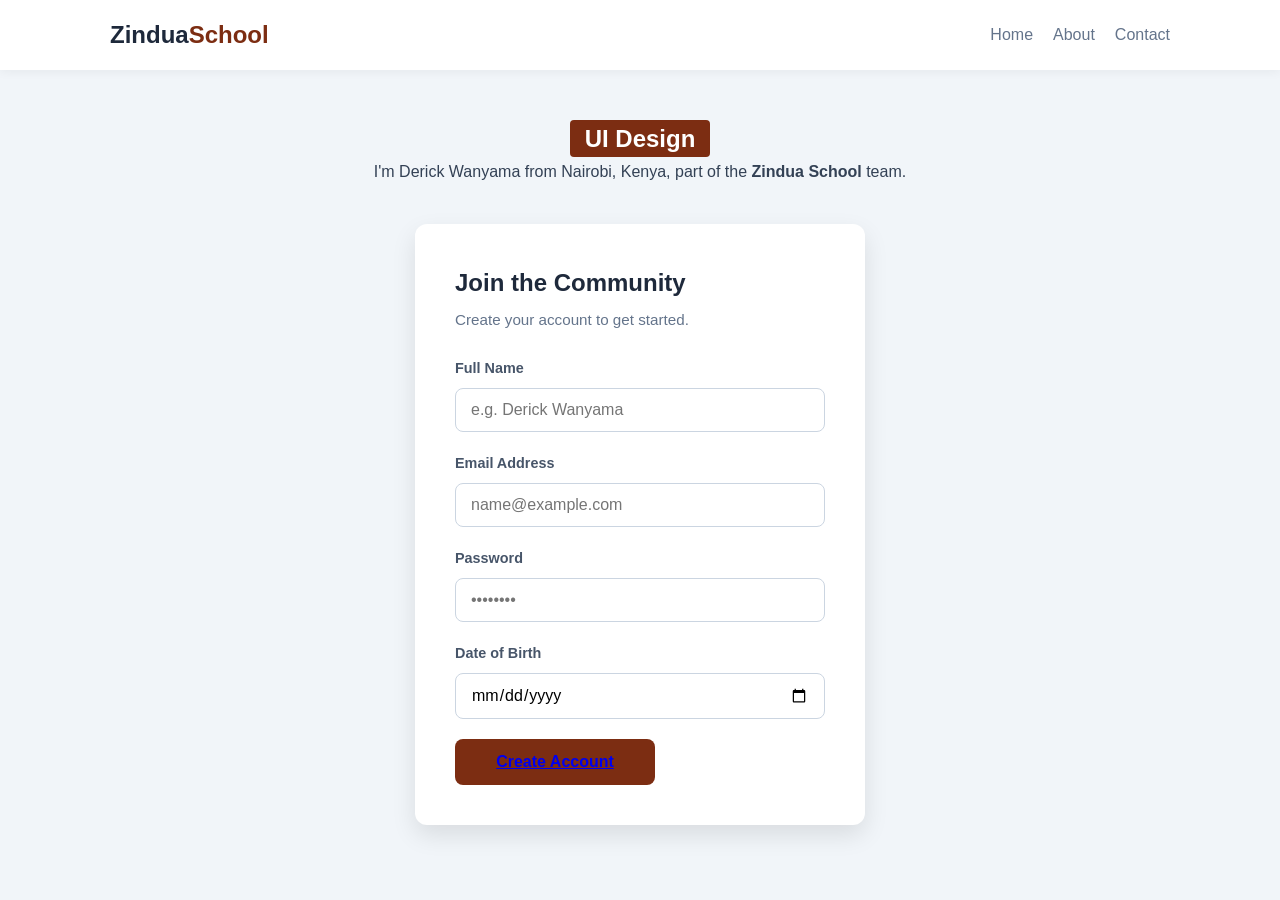
==== commit c4208034: "update navigation links of the files" ====
--- a/index.html
+++ b/index.html
@@ -13,8 +13,11 @@
             <nav>
                 <ul>
                     <li><a href="index.html">Home</a></li>
+
+                    <li><a href="about.html">About</a></li>
+                    
                     <li><a href="contact.html">Contact</a></li>
-                    <li><a href="about.html">About</a></li>
+                    
                 </ul>
             </nav>
         </div>
